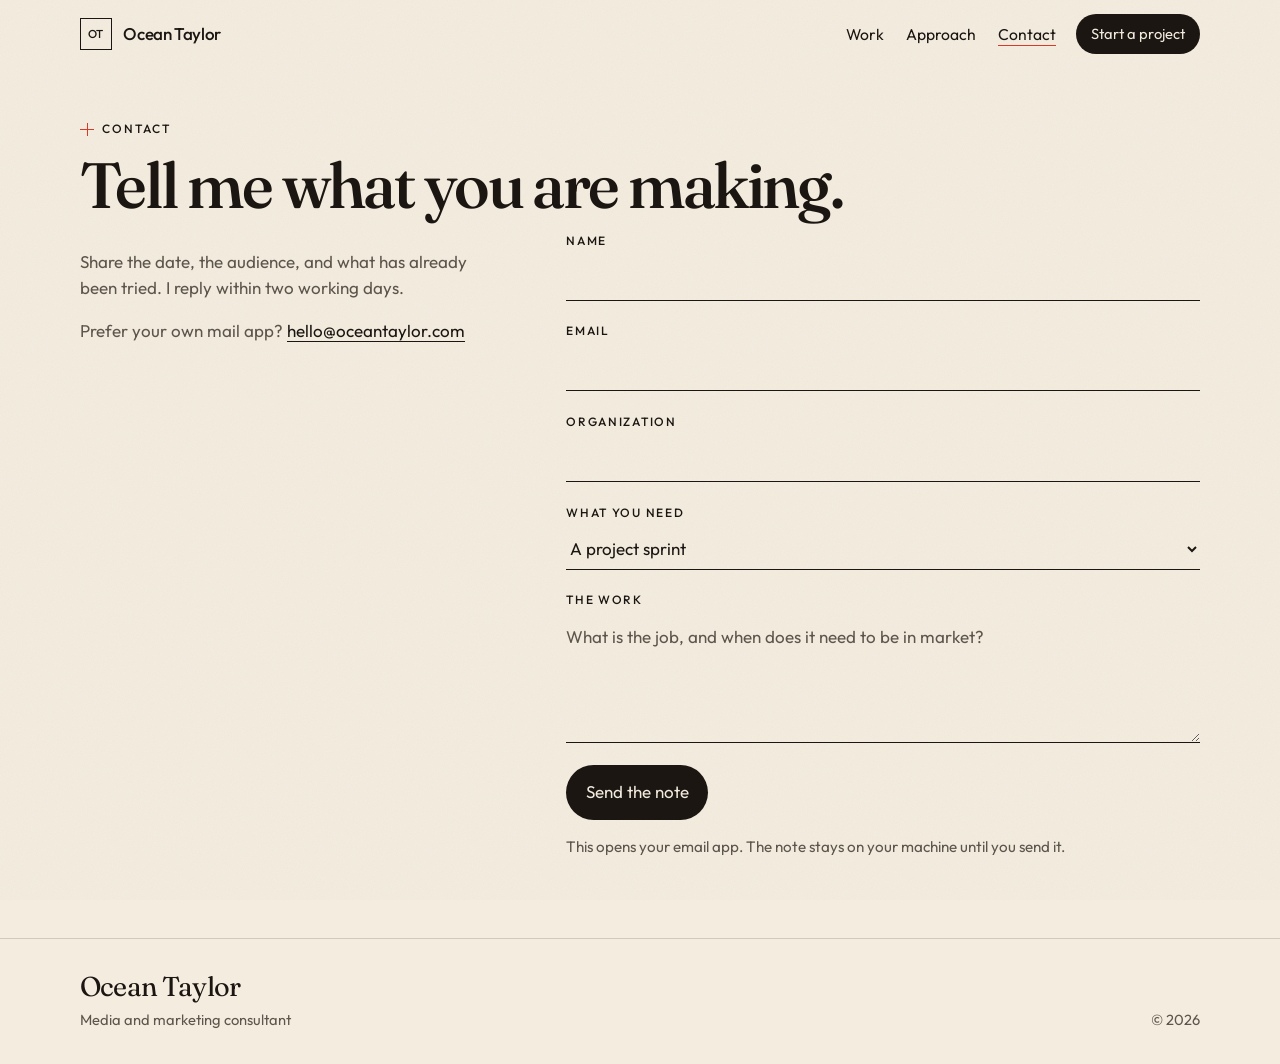
==== contact/index.html @ cf5b7538 "Add the Ocean Taylor practice site. A static editorial site for a media and marketing consultant, re" ====
<!DOCTYPE html>
<html lang="en">
  <head>
    <meta charset="utf-8" />
    <meta name="viewport" content="width=device-width, initial-scale=1" />
    <title>Contact — Ocean Taylor</title>
    <meta
      name="description"
      content="Start a project with Ocean Taylor, media and marketing consultant."
    />
    <meta name="theme-color" content="#f3ecdf" />
    <link rel="canonical" href="https://ocean-taylor.vercel.app/contact" />
    <meta property="og:title" content="Contact — Ocean Taylor" />
    <meta property="og:description" content="Start a project with Ocean Taylor." />
    <meta property="og:type" content="website" />
    <meta property="og:url" content="https://ocean-taylor.vercel.app/contact" />
    <meta property="og:image" content="https://ocean-taylor.vercel.app/og.png" />
    <meta name="twitter:card" content="summary_large_image" />
    <link rel="icon" href="/favicon.svg" type="image/svg+xml" />
    <link rel="manifest" href="/site.webmanifest" />
    <link rel="preconnect" href="https://fonts.googleapis.com" />
    <link rel="preconnect" href="https://fonts.gstatic.com" crossorigin />
    <link
      href="https://fonts.googleapis.com/css2?family=Fraunces:ital,opsz,wght@0,9..144,500;0,9..144,560;1,9..144,500&family=Outfit:wght@300;400;500&display=swap"
      rel="stylesheet"
    />
    <link rel="stylesheet" href="/css/styles.css" />
  </head>
  <body class="page-contact">
    <a class="skip" href="#main">Skip to content</a>
    <div class="grain" aria-hidden="true"></div>
    <header class="site-header">
      <div class="wrap bar">
        <a class="wordmark" href="/">
          <span class="wordmark-mark">OT</span>
          <span>Ocean Taylor</span>
        </a>
        <button class="nav-toggle" type="button" aria-expanded="false" aria-controls="site-nav">
          Menu
        </button>
        <nav id="site-nav" class="nav-links" aria-label="Primary">
          <a href="/work">Work</a>
          <a href="/approach">Approach</a>
          <a href="/contact" aria-current="page">Contact</a>
          <a class="nav-cta" href="/contact">Start a project</a>
        </nav>
        <a class="header-cta" href="/contact">Start a project</a>
      </div>
    </header>
    <main id="main">
      <header class="wrap page-hero">
        <p class="eyebrow"><span class="crosshair" aria-hidden="true"></span> Contact</p>
        <h1 class="page-title">Tell me what you are making.</h1>
      </header>
      <div class="wrap contact-grid">
        <aside class="contact-aside">
          <p>
            Share the date, the audience, and what has already been tried. I reply within two working days.
          </p>
          <p>
            Prefer your own mail app?
            <a class="text-link" href="mailto:hello@oceantaylor.com">hello@oceantaylor.com</a>
          </p>
        </aside>
        <form id="note" action="mailto:hello@oceantaylor.com" method="post" enctype="text/plain">
          <label class="field">
            <span>Name</span>
            <input name="name" type="text" autocomplete="name" required />
          </label>
          <label class="field">
            <span>Email</span>
            <input name="email" type="email" autocomplete="email" required />
          </label>
          <label class="field">
            <span>Organization</span>
            <input name="organization" type="text" autocomplete="organization" />
          </label>
          <label class="field">
            <span>What you need</span>
            <select name="intent" id="intent">
              <option value="sprint">A project sprint</option>
              <option value="retainer">A retainer</option>
              <option value="advisory">Advisory</option>
              <option value="unsure">Not sure yet</option>
            </select>
          </label>
          <label class="field">
            <span>The work</span>
            <textarea name="message" required placeholder="What is the job, and when does it need to be in market?"></textarea>
          </label>
          <button class="submit" type="submit">Send the note</button>
          <p class="form-note">This opens your email app. The note stays on your machine until you send it.</p>
          <p class="form-status" id="form-status" role="status"></p>
        </form>
      </div>
    </main>
    <footer class="site-footer">
      <div class="wrap footer-bar">
        <div>
          <p class="footer-name">Ocean Taylor</p>
          <p class="footer-meta">Media and marketing consultant</p>
        </div>
        <p class="footer-meta">© <span id="year">2026</span></p>
      </div>
    </footer>
    <script src="/js/main.js"></script>
  </body>
</html>
---- css/styles.css ----
:root {
  --paper: #f3ecdf;
  --paper-deep: #e6dccb;
  --ink: #1b1612;
  --muted: #5e564c;
  --line: rgba(27, 22, 18, 0.16);
  --signal: #d83a28;
  --signal-deep: #b42314;
  --night: #161c19;
  --cream: #f7f1e6;
  --serif: "Fraunces", "Iowan Old Style", Palatino, "Palatino Linotype", serif;
  --sans: "Outfit", "Avenir Next", "Segoe UI", sans-serif;
  --gutter: clamp(1.15rem, 3.5vw, 2.5rem);
  --measure: 38rem;
  --header: 4.25rem;
  color-scheme: light;
}

*,
*::before,
*::after {
  box-sizing: border-box;
}

html {
  scroll-behavior: smooth;
}

body.nav-open {
  overflow: hidden;
}

body {
  margin: 0;
  font-family: var(--sans);
  font-size: 1.0625rem;
  font-weight: 400;
  line-height: 1.55;
  color: var(--ink);
  background: var(--paper);
}

img,
svg {
  display: block;
  max-width: 100%;
}

a {
  color: inherit;
}

button,
input,
select,
textarea {
  font: inherit;
  color: inherit;
}

::selection {
  background: var(--signal);
  color: #fff8f3;
}

.skip {
  position: absolute;
  left: 1rem;
  top: -4rem;
  z-index: 80;
  padding: 0.45rem 0.7rem;
  background: var(--ink);
  color: var(--paper);
  text-decoration: none;
}

.skip:focus {
  top: 0.7rem;
}

.grain {
  pointer-events: none;
  position: fixed;
  inset: 0;
  z-index: 70;
  opacity: 0.09;
  mix-blend-mode: multiply;
  background-image: url("data:image/svg+xml;utf8,<svg xmlns='http://www.w3.org/2000/svg' width='180' height='180'><filter id='n'><feTurbulence type='fractalNoise' baseFrequency='0.8' numOctaves='2' stitchTiles='stitch'/></filter><rect width='100%25' height='100%25' filter='url(%23n)' opacity='0.55'/></svg>");
}

.wrap {
  width: min(1120px, calc(100% - var(--gutter) * 2));
  margin-inline: auto;
}

.site-header {
  position: sticky;
  top: 0;
  z-index: 40;
  background: rgba(243, 236, 223, 0.96);
  border-bottom: 1px solid transparent;
}

.site-header.is-scrolled {
  border-bottom-color: var(--line);
}

.bar {
  display: flex;
  align-items: center;
  gap: 1.25rem;
  min-height: var(--header);
}

.nav-open .wordmark {
  position: relative;
  z-index: 50;
}

.wordmark {
  display: inline-flex;
  align-items: center;
  gap: 0.7rem;
  text-decoration: none;
  font-weight: 500;
  letter-spacing: -0.02em;
}

.wordmark-mark {
  display: grid;
  place-items: center;
  width: 2rem;
  height: 2rem;
  border: 1px solid var(--ink);
  font-size: 0.72rem;
  letter-spacing: 0.04em;
}

.nav-toggle {
  display: none;
  margin-left: auto;
  border: 0;
  background: transparent;
  padding: 0.4rem 0;
  letter-spacing: 0.12em;
  text-transform: uppercase;
  font-size: 0.75rem;
  cursor: pointer;
}

.nav-links {
  display: flex;
  align-items: center;
  gap: 1.35rem;
  margin-left: auto;
}

.nav-links a {
  text-decoration: none;
  font-size: 0.98rem;
}

.nav-links a[aria-current="page"] {
  box-shadow: inset 0 -1px 0 var(--signal);
}

.nav-links a.nav-cta {
  display: none;
}

.header-cta {
  text-decoration: none;
  background: var(--ink);
  color: var(--paper);
  border-radius: 999px;
  padding: 0.55rem 0.95rem;
  font-size: 0.92rem;
}

.header-cta:hover,
.header-cta:focus-visible {
  background: var(--signal-deep);
  color: white;
}

.hero {
  display: grid;
  grid-template-columns: auto minmax(0, 1fr) minmax(220px, 300px);
  gap: 2rem 2.5rem;
  align-items: end;
  min-height: calc(100svh - var(--header));
  padding: 1.5rem 0 3.5rem;
}

.spine {
  margin: 0;
  writing-mode: vertical-rl;
  transform: rotate(180deg);
  letter-spacing: 0.22em;
  text-transform: uppercase;
  font-size: 0.72rem;
  font-weight: 500;
  color: var(--muted);
}

.eyebrow {
  display: flex;
  align-items: center;
  gap: 0.55rem;
  margin: 0 0 1rem;
  font-size: 0.75rem;
  font-weight: 500;
  letter-spacing: 0.16em;
  text-transform: uppercase;
}

.crosshair {
  width: 0.85rem;
  height: 0.85rem;
  position: relative;
  flex: none;
}

.crosshair::before,
.crosshair::after {
  content: "";
  position: absolute;
  background: var(--signal);
}

.crosshair::before {
  left: 50%;
  top: 0;
  width: 1px;
  height: 100%;
}

.crosshair::after {
  top: 50%;
  left: 0;
  height: 1px;
  width: 100%;
}

.name {
  margin: 0;
  font-family: var(--serif);
  font-weight: 560;
  font-size: clamp(4.6rem, 12vw, 9.6rem);
  font-optical-sizing: auto;
  line-height: 0.84;
  letter-spacing: -0.045em;
}

.name em {
  display: block;
  font-style: italic;
  font-weight: 500;
  padding-left: 0.12em;
}

.statement {
  margin: 1.25rem 0 0.75rem;
  max-width: 16ch;
  font-family: var(--serif);
  font-weight: 500;
  font-size: clamp(1.8rem, 3vw, 2.5rem);
  line-height: 1.05;
  letter-spacing: -0.03em;
}

.lede {
  max-width: var(--measure);
  margin: 0;
  color: var(--muted);
  font-weight: 300;
  font-size: 1.15rem;
}

.booking {
  position: relative;
  align-self: end;
  display: flex;
  flex-direction: column;
  justify-content: flex-end;
  gap: 0.85rem;
  padding: 1.4rem 1.3rem 1.3rem;
  background: var(--night);
  color: var(--cream);
}

.booking::before,
.booking::after {
  content: "";
  position: absolute;
  width: 10px;
  height: 10px;
  border-color: var(--signal);
  border-style: solid;
}

.booking::before {
  top: 0.7rem;
  left: 0.7rem;
  border-width: 1px 0 0 1px;
}

.booking::after {
  right: 0.7rem;
  bottom: 0.7rem;
  border-width: 0 1px 1px 0;
}

.booking-kicker {
  margin: 0;
  letter-spacing: 0.16em;
  text-transform: uppercase;
  font-size: 0.72rem;
  color: #e7b2aa;
}

.booking-title {
  margin: 0;
  font-family: var(--serif);
  font-size: 1.85rem;
  font-weight: 520;
  line-height: 1.05;
  letter-spacing: -0.03em;
}

.booking p:last-of-type {
  margin: 0;
  color: rgba(247, 241, 230, 0.78);
  font-weight: 300;
}

.booking .text-link {
  color: var(--cream);
}

.clock {
  margin: 0.4rem 0 0;
  font-variant-numeric: tabular-nums;
  letter-spacing: 0.04em;
  font-size: 0.85rem;
  color: rgba(247, 241, 230, 0.62);
}

.marquee {
  overflow: hidden;
  border-block: 1px solid var(--line);
  background: var(--paper-deep);
}

.marquee-track {
  display: flex;
  gap: 1.5rem;
  width: max-content;
  padding: 0.75rem 0;
  animation: ticker 32s linear infinite;
}

.marquee span {
  letter-spacing: 0.14em;
  text-transform: uppercase;
  font-size: 0.75rem;
  font-weight: 500;
}

.marquee span::before {
  content: "";
  display: inline-block;
  width: 0.4rem;
  height: 0.4rem;
  margin-right: 1.5rem;
  background: var(--signal);
  border-radius: 50%;
  transform: translateY(0.05rem);
}

.section {
  padding: 4.5rem 0;
}

.section-head {
  display: flex;
  justify-content: space-between;
  align-items: baseline;
  gap: 1rem;
  margin-bottom: 1.5rem;
}

.section-head h2,
.page-title {
  margin: 0;
  font-family: var(--serif);
  font-weight: 540;
  font-size: clamp(2.4rem, 5vw, 4rem);
  letter-spacing: -0.04em;
  line-height: 0.95;
}

.section-link,
.text-link {
  color: var(--ink);
  text-underline-offset: 0.22em;
}

.work-list {
  border-bottom: 1px solid var(--line);
}

.work-row {
  display: grid;
  grid-template-columns: 3.5rem minmax(0, 1.2fr) minmax(8rem, 0.7fr) minmax(0, 1.5fr) auto;
  gap: 1rem 1.5rem;
  align-items: baseline;
  padding: 1.35rem 0;
  border-top: 1px solid var(--line);
  text-decoration: none;
}

.work-index,
.work-arrow {
  font-variant-numeric: tabular-nums;
  color: var(--muted);
  font-size: 0.92rem;
}

.work-name {
  font-family: var(--serif);
  font-size: clamp(1.6rem, 2.4vw, 2.15rem);
  letter-spacing: -0.03em;
  line-height: 1;
}

.work-sector {
  color: var(--muted);
  font-size: 0.95rem;
}

.work-blurb {
  margin: 0;
  color: var(--ink);
}

.work-row:hover .work-name,
.work-row:focus-visible .work-name {
  color: var(--signal-deep);
}

.work-row:hover .work-arrow,
.work-row:focus-visible .work-arrow {
  color: var(--signal);
  transform: translateX(0.25rem);
}

.work-arrow {
  transition: transform 0.2s ease, color 0.2s ease;
}

.offers {
  display: grid;
  grid-template-columns: repeat(3, 1fr);
  gap: 1px;
  background: var(--line);
  border: 1px solid var(--line);
}

.offer {
  display: flex;
  flex-direction: column;
  gap: 0.75rem;
  min-height: 16rem;
  padding: 1.4rem;
  background: var(--paper);
  text-decoration: none;
}

.offer:hover,
.offer:focus-visible {
  background: var(--night);
  color: var(--cream);
}

.offer:hover p,
.offer:focus-visible p {
  color: rgba(247, 241, 230, 0.76);
}

.offer h3 {
  margin: 0;
  font-family: var(--serif);
  font-size: 2rem;
  font-weight: 540;
  letter-spacing: -0.03em;
}

.offer p {
  margin: 0;
  color: var(--muted);
  font-weight: 300;
}

.offer span {
  margin-top: auto;
  letter-spacing: 0.08em;
  text-transform: uppercase;
  font-size: 0.75rem;
}

.page-hero {
  padding: 3.2rem 0 1rem;
}

.page-hero .lede {
  margin-top: 1rem;
}

.case {
  display: grid;
  grid-template-columns: minmax(220px, 0.85fr) minmax(0, 1.15fr);
  gap: clamp(1.5rem, 4vw, 4rem);
  align-items: center;
  padding: 3.5rem 0;
  border-top: 1px solid var(--line);
}

.case:last-child {
  border-bottom: 1px solid var(--line);
}

.case:nth-child(even) .poster {
  order: 2;
}

.poster {
  aspect-ratio: 4 / 5;
  background: var(--paper-deep);
  border: 1px solid var(--line);
  overflow: hidden;
}

.poster svg {
  width: 100%;
  height: 100%;
}

.case h2 {
  margin: 0.2rem 0 0.6rem;
  font-family: var(--serif);
  font-size: clamp(2.4rem, 5vw, 4.2rem);
  font-weight: 540;
  letter-spacing: -0.04em;
  line-height: 0.92;
}

.case .statement {
  max-width: 22ch;
  font-size: clamp(1.35rem, 2vw, 1.7rem);
}

.case p {
  max-width: 40rem;
}

.steps {
  display: grid;
  gap: 0;
  margin-top: 2rem;
}

.step {
  display: grid;
  grid-template-columns: 7rem minmax(0, 1fr);
  gap: 1rem 2rem;
  padding: 1.8rem 0;
  border-top: 1px solid var(--line);
}

.step:last-child {
  border-bottom: 1px solid var(--line);
}

.step-no {
  margin: 0;
  font-variant-numeric: tabular-nums;
  letter-spacing: 0.14em;
  color: var(--signal-deep);
  font-size: 0.85rem;
}

.step h2 {
  margin: 0 0 0.45rem;
  font-family: var(--serif);
  font-size: clamp(2rem, 4vw, 3rem);
  font-weight: 540;
  letter-spacing: -0.035em;
  line-height: 1;
}

.step p {
  margin: 0;
  max-width: var(--measure);
  color: var(--muted);
}

.contact-grid {
  display: grid;
  grid-template-columns: minmax(0, 0.8fr) minmax(0, 1.2fr);
  gap: clamp(2rem, 5vw, 5rem);
  padding-bottom: 4rem;
}

.contact-aside p {
  color: var(--muted);
  max-width: 28rem;
}

.field {
  display: flex;
  flex-direction: column;
  gap: 0.35rem;
  margin-bottom: 1.35rem;
}

.field span {
  font-size: 0.75rem;
  letter-spacing: 0.14em;
  text-transform: uppercase;
  font-weight: 500;
}

.field input,
.field select,
.field textarea {
  width: 100%;
  border: 0;
  border-bottom: 1px solid var(--ink);
  background: transparent;
  padding: 0.55rem 0;
  border-radius: 0;
  outline: none;
}

.field textarea {
  min-height: 8rem;
  resize: vertical;
}

.field textarea::placeholder {
  color: var(--muted);
  opacity: 1;
}

.field input:focus,
.field select:focus,
.field textarea:focus {
  border-bottom-color: var(--signal);
  box-shadow: 0 1px 0 var(--signal);
}

.submit {
  appearance: none;
  border: 0;
  cursor: pointer;
  background: var(--ink);
  color: var(--paper);
  padding: 0.9rem 1.2rem;
  border-radius: 999px;
}

.submit:hover,
.submit:focus-visible {
  background: var(--signal-deep);
  color: white;
}

.form-note,
.form-status {
  color: var(--muted);
  font-size: 0.95rem;
}

.form-status:empty {
  display: none;
}

.form-status {
  margin-top: 1rem;
  color: var(--ink);
}

.site-footer {
  border-top: 1px solid var(--line);
  padding: 1.6rem 0 2rem;
}

.footer-bar {
  display: flex;
  justify-content: space-between;
  gap: 1rem;
  align-items: end;
}

.footer-name {
  margin: 0;
  font-family: var(--serif);
  font-size: 1.7rem;
  letter-spacing: -0.03em;
}

.footer-meta {
  margin: 0.15rem 0 0;
  color: var(--muted);
  font-size: 0.92rem;
}

.missing {
  min-height: calc(100svh - var(--header) - 8rem);
  display: grid;
  align-content: center;
  padding: 4rem 0;
}

.missing h1 {
  margin: 0;
  font-family: var(--serif);
  font-size: clamp(3.5rem, 10vw, 8rem);
  line-height: 0.88;
  letter-spacing: -0.045em;
}

a:focus-visible,
button:focus-visible,
input:focus-visible,
select:focus-visible,
textarea:focus-visible {
  outline: 2px solid var(--signal);
  outline-offset: 3px;
}

@media (max-width: 900px) {
  .hero,
  .case,
  .contact-grid,
  .offers,
  .work-row {
    grid-template-columns: 1fr;
  }

  .case:nth-child(even) .poster {
    order: 0;
  }

  .spine {
    writing-mode: horizontal-tb;
    transform: none;
  }

  .hero {
    min-height: 0;
    padding-top: 2rem;
  }

  .booking {
    min-height: 0;
  }

  .work-blurb {
    grid-column: 1;
  }

  .step {
    grid-template-columns: 1fr;
    gap: 0.4rem;
  }

  .offers {
    grid-template-columns: 1fr;
  }
}

@media (max-width: 760px) {
  .nav-toggle {
    display: inline-flex;
    position: relative;
    z-index: 50;
  }

  .header-cta {
    display: none;
  }

  .nav-links {
    position: fixed;
    inset: 0;
    margin: 0;
    padding: 6rem var(--gutter) 3rem;
    flex-direction: column;
    align-items: flex-start;
    justify-content: flex-end;
    gap: 0.4rem;
    background: var(--paper);
    transform: translateY(-102%);
    visibility: hidden;
  }

  .nav-open .nav-links {
    transform: none;
    visibility: visible;
  }

  .nav-links a {
    font-family: var(--serif);
    font-size: clamp(2.6rem, 12vw, 4rem);
    letter-spacing: -0.04em;
    line-height: 1.05;
  }

  .nav-links a.nav-cta {
    display: inline;
  }

  .footer-bar {
    flex-direction: column;
    align-items: flex-start;
  }
}

@media (prefers-reduced-motion: reduce) {
  html {
    scroll-behavior: auto;
  }

  .marquee-track,
  .work-arrow {
    animation: none;
    transition: none;
  }
}

@keyframes ticker {
  from {
    transform: translateX(0);
  }
  to {
    transform: translateX(-50%);
  }
}

@view-transition {
  navigation: auto;
}
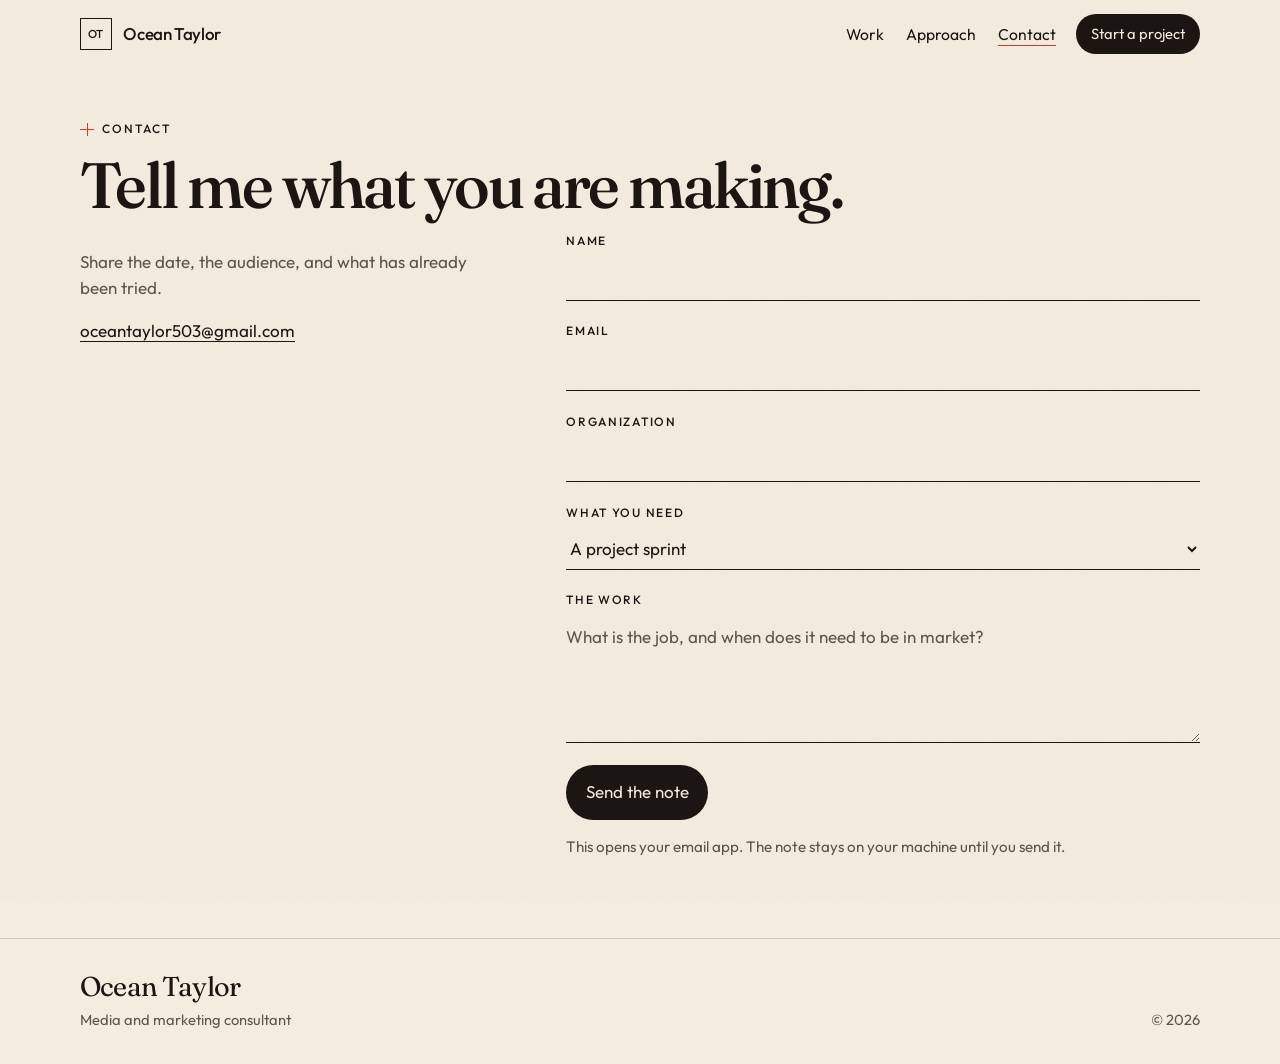
==== commit 7a92a772: "Point contact at the real Gmail address and label the briefs as examples. hello@oceantaylor.com was " ====
--- a/contact/index.html
+++ b/contact/index.html
@@ -54,15 +54,12 @@
       </header>
       <div class="wrap contact-grid">
         <aside class="contact-aside">
+          <p>Share the date, the audience, and what has already been tried.</p>
           <p>
-            Share the date, the audience, and what has already been tried. I reply within two working days.
-          </p>
-          <p>
-            Prefer your own mail app?
-            <a class="text-link" href="mailto:hello@oceantaylor.com">hello@oceantaylor.com</a>
+            <a class="text-link" href="mailto:oceantaylor503@gmail.com">oceantaylor503@gmail.com</a>
           </p>
         </aside>
-        <form id="note" action="mailto:hello@oceantaylor.com" method="post" enctype="text/plain">
+        <form id="note" action="mailto:oceantaylor503@gmail.com" method="post" enctype="text/plain">
           <label class="field">
             <span>Name</span>
             <input name="name" type="text" autocomplete="name" required />
--- a/css/styles.css
+++ b/css/styles.css
@@ -387,7 +387,13 @@
   justify-content: space-between;
   align-items: baseline;
   gap: 1rem;
-  margin-bottom: 1.5rem;
+  margin-bottom: 0.75rem;
+}
+
+.section-note {
+  margin: 0 0 1.5rem;
+  max-width: 36rem;
+  color: var(--muted);
 }
 
 .section-head h2,
